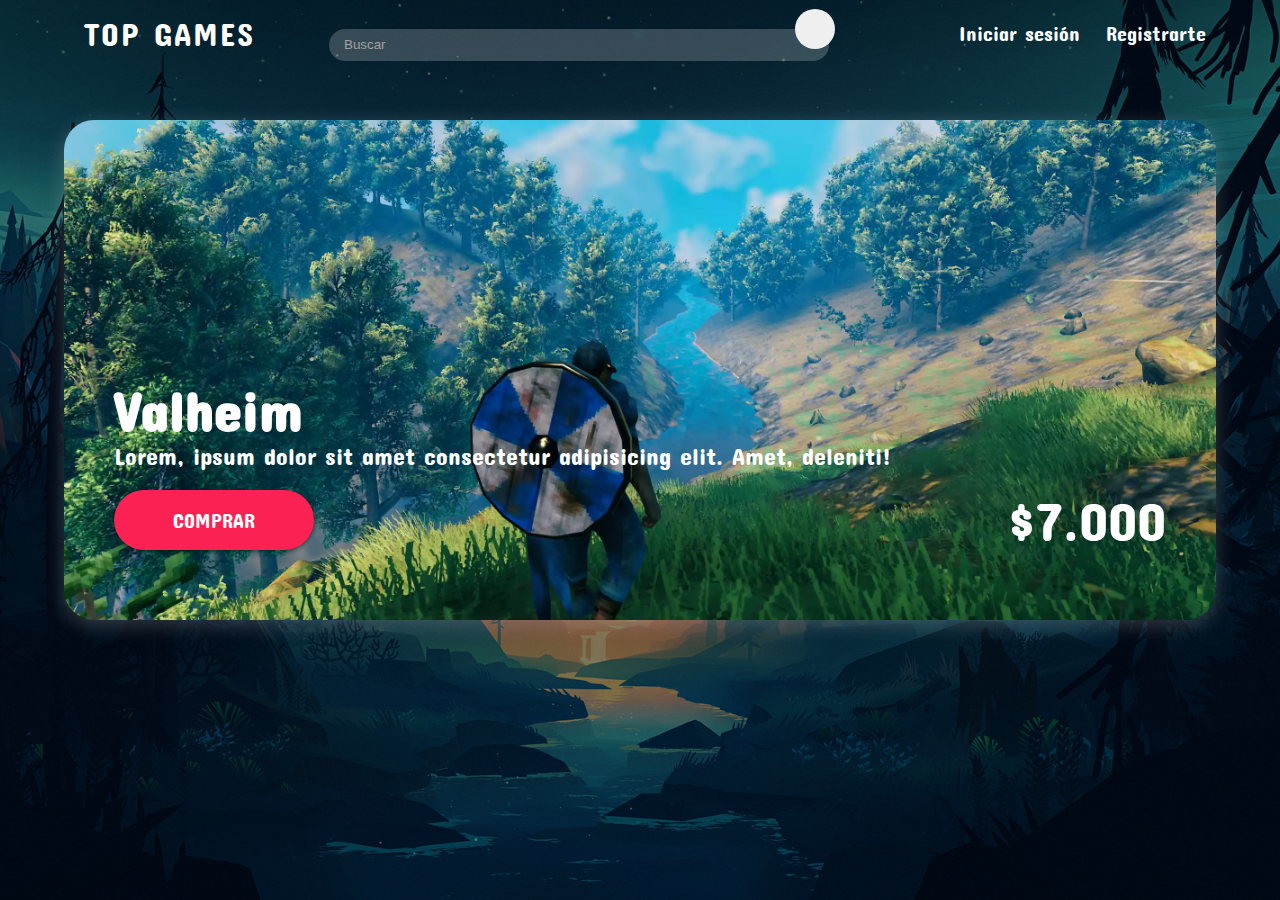
==== index.html @ 28275c7f "se agrego el producto principal" ====
<!DOCTYPE html>
<html lang="es">
<head>
    <meta charset="UTF-8">
    <meta http-equiv="X-UA-Compatible" content="IE=edge">
    <meta name="viewport" content="width=device-width, initial-scale=1.0">
    <title>Top Games | Venta de juegos digitales</title>

    <link rel="stylesheet" href="assets/css/main.css"/>
    <link rel="stylesheet" href="https://cdnjs.cloudflare.com/ajax/libs/font-awesome/5.15.3/css/all.min.css" 
        integrity="sha512-iBBXm8fW90+nuLcSKlbmrPcLa0OT92xO1BIsZ+ywDWZCvqsWgccV3gFoRBv0z+8dLJgyAHIhR35VZc2oM/gI1w==" 
        crossorigin="anonymous" />
</head>
<body>
    <div id="fondo"></div>
    <div class="contenedor-principal">
        <header class= "encabezado">
            <div class = "container">

                <div class = "logo">
                    <i class="fas fa-bars" onclick='abrirMenu()'></i>
                    <h1>Top Games</h1>
                </div>
                <div class="busqueda">
                    <input class="barra-busqueda" type="text" placeholder="Buscar">
                    <button class="btn-busqueda"><i class="fas fa-search"></i></button>
                </div>

                <nav class= "menu">
                    <a href= "#"> Iniciar sesión </a>
                    <a href= "#"> Registrarte </a>
                </nav>
            </div>
        </header>
        <div class = "cuerpo-menu">
            <div class="contenido-menu">
                <div class="titulo-menu">
                    <h3>Novedades</h3>
                    <i class="fas fa-times-circle" onclick='cerrarMenu()'></i>
                </div>

                <nav>
                    <a href="#">Nuevos Juegos</a>
                    <a href="#">Top Semanales</a>
                    <a href="#">Mejores Descuentos</a>
                </nav>
                
            </div>
        </div> 
        
        <main class="contenedor">
            <div class="imagen-principal">
                <h1>Valheim</h1>
                <p>Lorem, ipsum dolor sit amet consectetur adipisicing elit. Amet, deleniti!</p>
                <div class="btn-precio">
                    <button>Comprar</button>
                    <h3>$7.000</h3>
                </div>
            </div>
        </main>
    </div>
    
    <script>

        var menu = document.querySelector('.cuerpo-menu');

        const abrirMenu = () => {
            menu.classList.add('mostrar');
        };

        const cerrarMenu = () => {
            menu.classList.remove('mostrar');
        };


    </script>


</body>
</html>
---- assets/css/main.css ----
@import url('https://fonts.googleapis.com/css2?family=Concert+One&display=swap');
    *{
        margin: 0;
        padding: 0;
        box-sizing: border-box;
    }
    /*Cuerpo principal*/
    body{
        cursor:url('../img/cursor.png'), auto;
        font-family: 'Concert One', sans-serif;
    }
    #fondo{
        position: absolute;
        width: 100%;
        height: 100vh;
        background: url('../img/fondo.jpg');
        background-size: cover;
        background-position: center;
        background-repeat: no-repeat;
        z-index: 1;
    }
    #fondo:before {
        content:'';
        position: absolute;
        top: 0;
        bottom: 0;
        left: 0;
        right: 0;
        background-color: rgba(0,0,0,0.5);
    }
    .contenedor-principal{
        position: absolute;
        width: 100%;
        height: 100vh;
        z-index: 10;
    }
    .encabezado{
        width: 100%;
        height: 70px;
    }
    .container{
        width: 90%;
        max-width: 1200px;
        height: 100%;
        margin: 0 auto;
        display: flex;
        align-items: center;
        justify-content: space-between;
    }
    .logo{
        display: flex;
        align-items: center;
        justify-content: space-between;
        height: 40px;
    }

    .logo i {
        color: white;
        font-size: 24px;
    }

    i,a, button{
        cursor:url('../img/mano.png'), pointer;
    }

    .logo h1{
        color: #fff;
        font-weight: 400;
        font-size: 32px;
        margin-left: 20px;
        text-transform: uppercase;
        letter-spacing: 2px;
        margin-bottom: 4px;
    }
    .container .menu{
        float: right;
        line-height: 70px;
    }
    .container .menu a{
        display: inline-block;
        padding: 15px 10px;
        line-height: normal;
        text-decoration: none;
        color: #fff;
        transition: all 0.3s ease;
        border-bottom: 2px solid transparent;
        font-size: 20px;
    }
    .container .menu a:hover{
        border-bottom: 2px solid #c7c7c7;
        padding: 5px 10px;
    }
    /*Buscador*/
    .barra-busqueda{
        width: 500px;
        height: 32px;
        padding: 0 15px;
        border:none;
        border-radius: 50px;
        outline:none;
        background-color: rgba(255,255,255,.2);
        color:white;
    }
    ::-webkit-input-placeholder{
        color: #a1a1a1;
    }

    .btn-busqueda{
        position: relative;
        left: -40px;
        width: 40px;
        height: 40px;
        border: none;
        border-radius: 50%;
        outline:none;
    }

    /*Menu Lateral*/

    .cuerpo-menu{
        position: absolute;
        background: rgba(0,0,0,0.5);
        width: 100%;
        height: 100vh;
        top: 0;
        left: 0;
        opacity: 0;
        visibility: hidden;
        transition: all .5s ease;
    }
    .mostrar{
        opacity: 1;
        visibility: visible;
    }
    .contenido-menu{
        width: 100%;
        max-width: 250px;
        background: #1c1c1c;
        height: 100vh;
        position: relative;
        transition: all 500ms ease;
    }
    .titulo-menu{
        display: flex;
        justify-content: space-around;
        align-items: center;
        width: 100%;
        height: 60px;
        color: white;
        letter-spacing: 2px;
    }
    .titulo-menu h3{
        font-size: 24px;
    }
    .titulo-menu i{
        font-size: 16px;
    }
    .contenido-menu nav a{
        display: block;
        text-decoration: none;
        padding: 20px 20px 20px 50px;
        color: #c7c7c7;
        border-left: 5px solid transparent;
        transition: all 400ms ease;
    }
    .contenido-menu nav a:hover{
        border-left: 5px solid #c7c7c7;
        background: #1f1f1f;
    }
  
    /* Contenido principal */

    main.contenedor{
        width: 90%;
        max-width: 1200px;
        margin: 50px auto 0 auto;
    }
    .imagen-principal{
        background-image: url('/assets/img/game1.webp');
        background-size: cover;
        background-position: center bottom;
        width: 100%;
        height: 500px;
        display: flex;
        flex-direction: column;
        justify-content: flex-end;
        color:white;
        border-radius: 30px;
        padding: 50px;
        font-weight: 100;
        box-shadow: 0 5px 20px rgba(255, 255, 255, .2);
    }
    .imagen-principal h1{
        font-size: 56px;
    }
    .imagen-principal p{
        font-size: 24px;
    }
    .btn-precio{
        width: 100%;
        height: 100px;
        display: flex;
        justify-content: space-between;
        align-items: center;
        /* margin-top: 30px; */
    }
    .btn-precio button{
        width: 200px;
        height: 60px;
        border:none;
        border-radius: 50px;
        background-color: #fc2153;
        color: white;
        text-transform: uppercase;
        font-size: 20px;
        font-weight: 100;
        font-family: 'Concert One', sans-serif;
        box-shadow: 1px 1px 5px rgba(0, 0, 0, .5);
    }
    .btn-precio h3{
        font-size: 54px;
        font-weight: 100;
    }
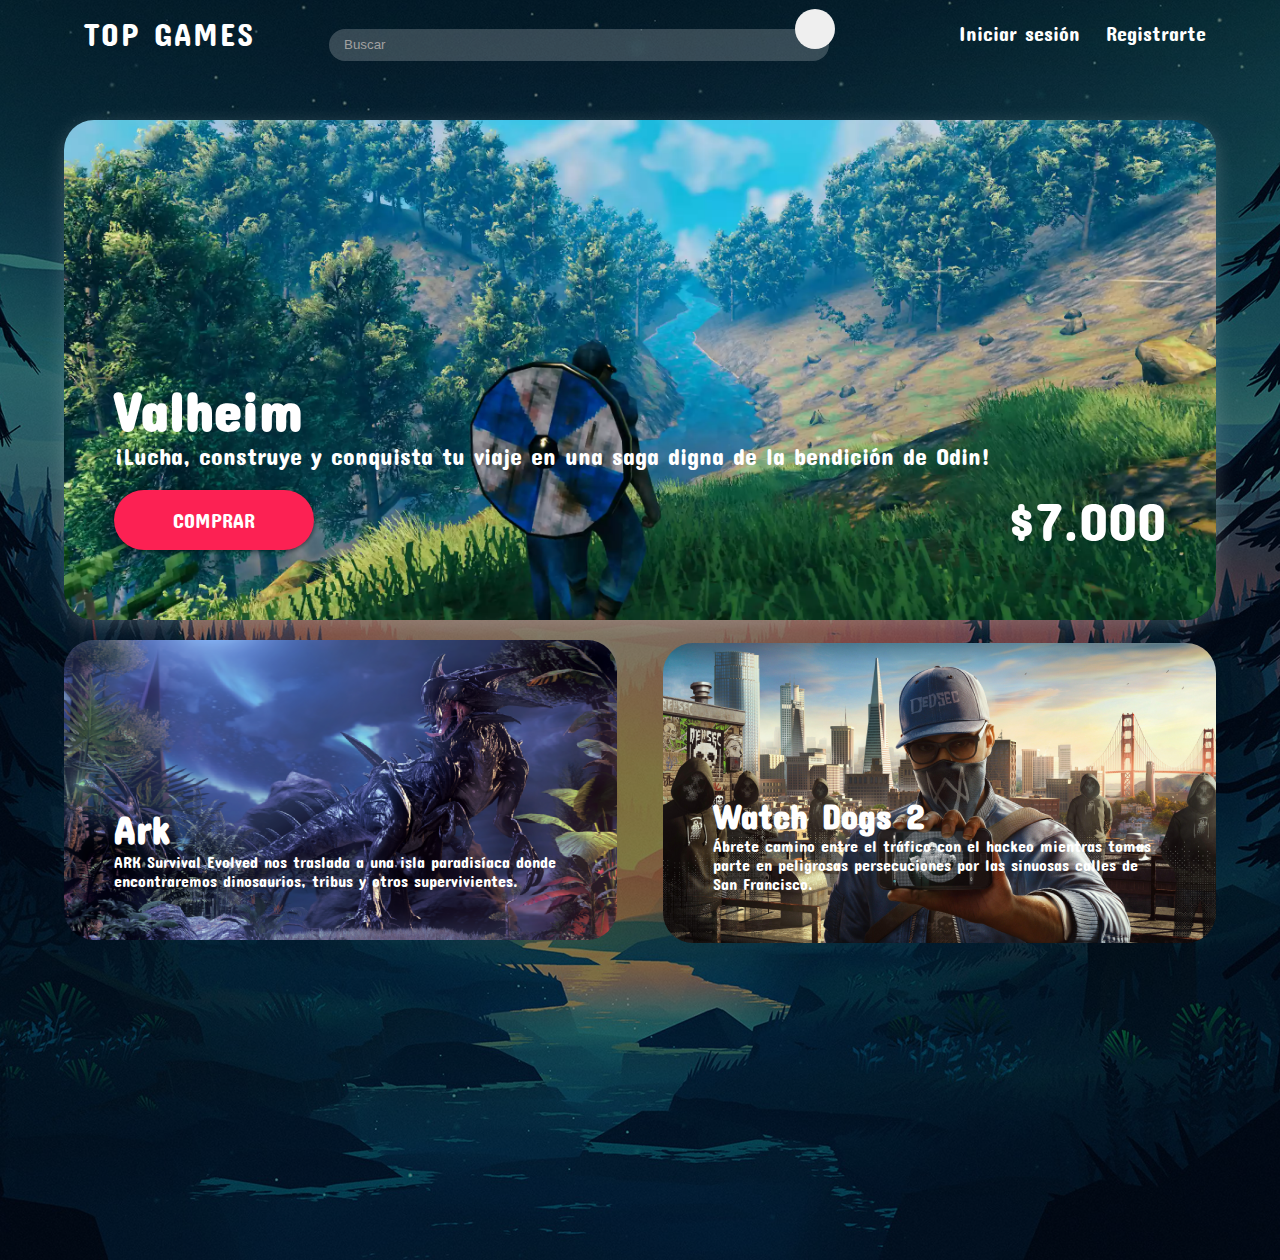
==== commit 582547d5: "Se agregaron imagenes de otros juegos, y se ajustaron de manera correspondiente a la pagina" ====
--- a/index.html
+++ b/index.html
@@ -4,6 +4,7 @@
     <meta charset="UTF-8">
     <meta http-equiv="X-UA-Compatible" content="IE=edge">
     <meta name="viewport" content="width=device-width, initial-scale=1.0">
+    <link rel="icon" type="image/png" href="/assets/img/favicon.png" sizes="64x64">
     <title>Top Games | Venta de juegos digitales</title>
 
     <link rel="stylesheet" href="assets/css/main.css"/>
@@ -51,14 +52,22 @@
         <main class="contenedor">
             <div class="imagen-principal">
                 <h1>Valheim</h1>
-                <p>Lorem, ipsum dolor sit amet consectetur adipisicing elit. Amet, deleniti!</p>
+                <p>¡Lucha, construye y conquista tu viaje en una saga digna de la bendición de Odin!</p>
                 <div class="btn-precio">
                     <button>Comprar</button>
                     <h3>$7.000</h3>
                 </div>
             </div>
-        </main>
-    </div>
+            <div class = "imagen-juego1">
+                <h3>Ark</h3>
+                <p>ARK Survival Evolved nos traslada a una isla paradisíaca donde encontraremos dinosaurios, tribus y otros supervivientes.</p>
+            </div>
+            <div class = "imagen-juego2">
+                <h3>Watch Dogs 2</h3>
+                <p>Ábrete camino entre el tráfico con el hackeo mientras tomas parte en peligrosas persecuciones por las sinuosas calles de San Francisco.</p>
+            </div>
+       </main>
+
     
     <script>
 
--- a/assets/css/main.css
+++ b/assets/css/main.css
@@ -12,7 +12,7 @@
     #fondo{
         position: absolute;
         width: 100%;
-        height: 100vh;
+        height: 140vh;
         background: url('../img/fondo.jpg');
         background-size: cover;
         background-position: center;
@@ -136,7 +136,7 @@
         width: 100%;
         max-width: 250px;
         background: #1c1c1c;
-        height: 100vh;
+        height: 120vh;
         position: relative;
         transition: all 500ms ease;
     }
@@ -196,6 +196,42 @@
     .imagen-principal p{
         font-size: 24px;
     }
+    .imagen-juego1{
+        margin-top: 20px;
+        background-image: url('/assets/img/game2.png');
+        width: 48%;
+        height: 300px;
+        color: white;
+        padding: 50px;
+        border-radius: 30px;
+        display: flex;
+        flex-direction: column;
+        justify-content: flex-end;
+
+    }
+    .imagen-juego1 h3{
+        font-size: 40px;
+    }
+    .imagen-juego1 p{
+        font-size: 16px;
+        
+    }
+    .imagen-juego2{
+        margin-top: -297px;
+        margin-left: auto;
+        background-image: url('/assets/img/game3.png');
+        width: 48%;
+        height: 300px;
+        border-radius: 30px;
+        color: white;
+        padding: 50px;
+        display: flex;
+        flex-direction: column;
+        justify-content: flex-end;
+    }
+    .imagen-juego2 h3{
+        font-size: 35px;
+    }
     .btn-precio{
         width: 100%;
         height: 100px;
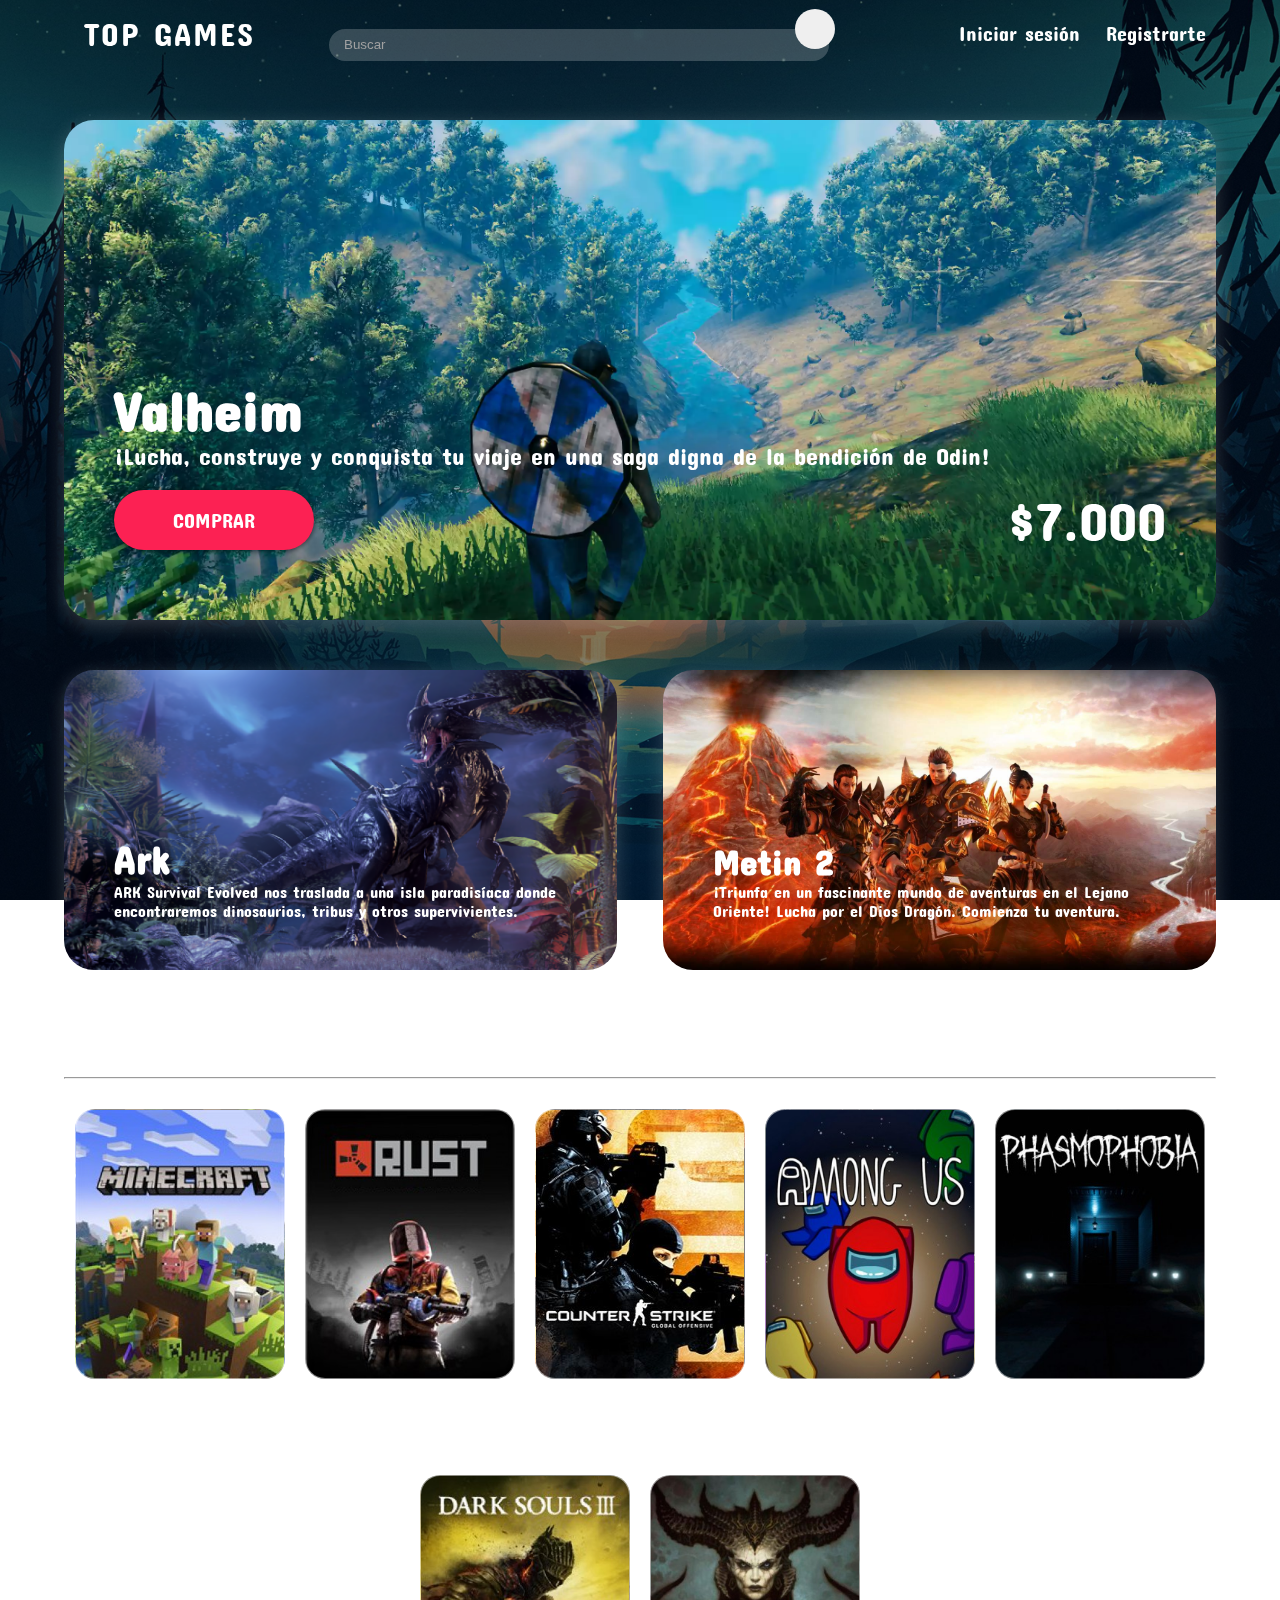
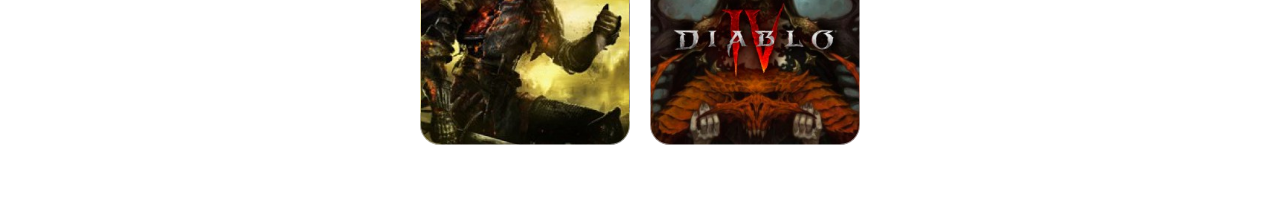
==== commit e9c7d62a: "se agregaron juegos a la pagina principal y se modifico el estilo del menu lateral" ====
--- a/index.html
+++ b/index.html
@@ -20,7 +20,7 @@
 
                 <div class = "logo">
                     <i class="fas fa-bars" onclick='abrirMenu()'></i>
-                    <h1>Top Games</h1>
+                    <a href="index.html" class="texto-logo"><h1>Top Games</h1></a>
                 </div>
                 <div class="busqueda">
                     <input class="barra-busqueda" type="text" placeholder="Buscar">
@@ -28,12 +28,12 @@
                 </div>
 
                 <nav class= "menu">
-                    <a href= "#"> Iniciar sesión </a>
-                    <a href= "#"> Registrarte </a>
+                    <a href= "login.html"> Iniciar sesión </a>
+                    <a href= "register.html"> Registrarte </a>
                 </nav>
             </div>
         </header>
-        <div class = "cuerpo-menu">
+        <div class = "cuerpo-menu" onclick='cerrarMenu()'>
             <div class="contenido-menu">
                 <div class="titulo-menu">
                     <h3>Novedades</h3>
@@ -58,14 +58,54 @@
                     <h3>$7.000</h3>
                 </div>
             </div>
-            <div class = "imagen-juego1">
-                <h3>Ark</h3>
-                <p>ARK Survival Evolved nos traslada a una isla paradisíaca donde encontraremos dinosaurios, tribus y otros supervivientes.</p>
+            <div class="juegos-secundarios">
+                <div class = "imagen-juego1">
+                    <h3>Ark</h3>
+                    <p>ARK Survival Evolved nos traslada a una isla paradisíaca donde encontraremos dinosaurios, tribus y otros supervivientes.</p>
+                </div>
+                <div class = "imagen-juego2">
+                    <h3>Metin 2</h3>
+                    <p>¡Triunfa en un fascinante mundo de aventuras en el Lejano Oriente! Lucha por el Dios Dragón. Comienza tu aventura.</p>
+                </div>
             </div>
-            <div class = "imagen-juego2">
-                <h3>Watch Dogs 2</h3>
-                <p>Ábrete camino entre el tráfico con el hackeo mientras tomas parte en peligrosas persecuciones por las sinuosas calles de San Francisco.</p>
+
+            <div class='titulo-juegos'>
+                <h2 class="titulo">Juegos TOP</h2>
+                <hr>
+                
+                <div class="top-juegos">
+                    <div class="juego">
+                        <div class="img-juego"></div>
+                        <h3 class="juego-titulo">Minecraft</h3>
+                    </div>
+                    <div class="juego">
+                        <div class="img-juego"></div>
+                        <h3 class="juego-titulo">Rust</h3>
+                    </div>
+                    <div class="juego">
+                        <div class="img-juego"></div>
+                        <h3 class="juego-titulo">Counter-Strike Global Offensive</h3>
+                    </div>
+                    <div class="juego">
+                        <div class="img-juego"></div>
+                        <h3 class="juego-titulo">Among Us</h3>
+                    </div>      
+                    <div class="juego">
+                        <div class="img-juego"></div>
+                        <h3 class="juego-titulo">Phasmophobia</h3>
+                    </div>      
+                    <div class="juego">
+                        <div class="img-juego"></div>
+                        <h3 class="juego-titulo">Dark Souls III</h3>
+                    </div>   
+                    <div class="juego">
+                        <div class="img-juego"></div>
+                        <h3 class="juego-titulo">Diablo IV</h3>
+                    </div>     
+                         
+                </div>
             </div>
+
        </main>
 
     
--- a/assets/css/main.css
+++ b/assets/css/main.css
@@ -10,9 +10,9 @@
         font-family: 'Concert One', sans-serif;
     }
     #fondo{
-        position: absolute;
-        width: 100%;
-        height: 140vh;
+        position: fixed;
+        width: 100%;
+        height: 100vh;
         background: url('../img/fondo.jpg');
         background-size: cover;
         background-position: center;
@@ -52,6 +52,9 @@
         align-items: center;
         justify-content: space-between;
         height: 40px;
+    }
+    .logo .texto-logo{
+        text-decoration: none;
     }
 
     .logo i {
@@ -135,7 +138,7 @@
     .contenido-menu{
         width: 100%;
         max-width: 250px;
-        background: #1c1c1c;
+        background: rgb(1, 60, 71);
         height: 120vh;
         position: relative;
         transition: all 500ms ease;
@@ -165,7 +168,7 @@
     }
     .contenido-menu nav a:hover{
         border-left: 5px solid #c7c7c7;
-        background: #1f1f1f;
+        background: rgba(255 , 255, 255,.1);
     }
   
     /* Contenido principal */
@@ -189,6 +192,7 @@
         padding: 50px;
         font-weight: 100;
         box-shadow: 0 5px 20px rgba(255, 255, 255, .2);
+        margin-bottom: 50px;
     }
     .imagen-principal h1{
         font-size: 56px;
@@ -196,18 +200,24 @@
     .imagen-principal p{
         font-size: 24px;
     }
+    .juegos-secundarios{
+        display: flex;
+        justify-content: space-between;
+        margin-bottom: 50px;
+    }
     .imagen-juego1{
-        margin-top: 20px;
+        display: flex;
+        flex-direction: column;
+        justify-content: flex-end;
         background-image: url('/assets/img/game2.png');
+        background-size:cover;
+        background-position: top center;
         width: 48%;
         height: 300px;
         color: white;
         padding: 50px;
         border-radius: 30px;
-        display: flex;
-        flex-direction: column;
-        justify-content: flex-end;
-
+        box-shadow: 0 5px 20px rgba(255, 255, 255, .2);
     }
     .imagen-juego1 h3{
         font-size: 40px;
@@ -217,17 +227,18 @@
         
     }
     .imagen-juego2{
-        margin-top: -297px;
-        margin-left: auto;
-        background-image: url('/assets/img/game3.png');
+        display: flex;
+        flex-direction: column;
+        justify-content: flex-end;
+        background-image: url('/assets/img/game3.jpg');
+        background-size:cover;
+        background-position: top center;
         width: 48%;
         height: 300px;
         border-radius: 30px;
         color: white;
         padding: 50px;
-        display: flex;
-        flex-direction: column;
-        justify-content: flex-end;
+        box-shadow: 0 5px 20px rgba(255, 255, 255, .2);
     }
     .imagen-juego2 h3{
         font-size: 35px;
@@ -256,4 +267,247 @@
     .btn-precio h3{
         font-size: 54px;
         font-weight: 100;
-    }+    }
+
+    .titulo-juegos{
+        display: flex;
+        flex-direction: column;
+        color:white;
+    }
+    .titulo-juegos .titulo{
+        font-size: 32px;
+        margin: 10px 0;
+    }
+
+    .top-juegos{
+        margin-top: 30px;
+        display: flex;
+        flex-wrap: wrap;
+        justify-content: center;
+    }
+
+    .top-juegos .juego{
+        width: 210px;
+        margin: 0 10px 30px 10px;
+    }
+    .top-juegos .juego:hover{
+        cursor:url('../img/mano.png'), pointer;
+    }
+    
+    .top-juegos .juego .img-juego{
+        background-image: url('../img/juego1.jpg');
+        background-position: top center;
+        background-size: 100%;
+        transition: background-size .2s ease;
+        -moz-transition: background-size .2s ease;
+        -ms-transition: background-size .2s ease;
+        -o-transition: background-size .2s ease;
+        -webkit-transition: background-size .2s ease;
+        width: 100%;
+        height: 270px;
+        border-radius: 20px;
+        margin-bottom: 10px;
+        box-shadow: 0 5px 20px rgba(255, 255, 255, .2);
+        border: 1px solid rgba(255, 255, 255, .5);
+    }
+    .top-juegos .juego:nth-child(2) .img-juego{
+        background-image: url('../img/juego2.jpg');
+        background-position: top center;
+        background-size: 100%;
+    }
+    .top-juegos .juego:nth-child(3) .img-juego{
+        background-image: url('../img/juego3.jpeg');
+        background-position: top center;
+        background-size: 100%;
+    }
+    .top-juegos .juego:nth-child(4) .img-juego{
+        background-image: url('../img/juego4.jpg');
+        background-position: top center;
+        background-size: 100%;
+    }
+    .top-juegos .juego:nth-child(5) .img-juego{
+        background-image: url('../img/juego5.jpg');
+        background-position: top center;
+        background-size: 100%;
+    }
+    .top-juegos .juego:nth-child(6) .img-juego{
+        background-image: url('../img/juego6.jpg');
+        background-position: top center;
+        background-size: 100%;
+    }
+    .top-juegos .juego:nth-child(7) .img-juego{
+        background-image: url('../img/juego7.jpg');
+        background-position: top center;
+        background-size: 100%;
+    }
+    .top-juegos .juego:hover .img-juego{
+        background-size: 105%;
+    }
+    .top-juegos .juego .juego-titulo{
+        text-align:center;
+        font-size: 24px;
+    }
+
+    /*Estilo registro*/
+
+    .registro{
+        width: 400px;
+        background-color: darkslateblue;
+        padding: 30px;
+        margin: auto;
+        margin-top: 100px;
+        border-radius: 4px;
+        font-family: 'concert one', sans-serif;
+        color:white;
+        box-shadow: 7px 13px 37px #000;
+    }
+    .registro h4{
+        font-size: 22px;
+        margin-bottom: 20px;
+    }
+    .controreg {
+        width: 100%;
+        background:#24303c;
+        padding: 10px;
+        border-radius: 4px;
+        margin-bottom: 16px;
+        border: 1px solid #1f53c5;
+        font-family: 'concert one', sans-serif;
+        font-size: 18px;
+        color:white;
+    }
+    .registro p{
+        height: 40px;
+        text-align: center;
+        font-size: 15px;
+        line-height: 40px;
+    }
+    .registro a{
+        color: white;
+    }
+    .registro a:hover{
+        color: #000;
+        text-decoration: underline;
+    }
+    .registro .botonreg {
+        display: block;
+        width: 100;
+        background: #1f53c5;
+        border: none;
+        padding: 12px;
+        color: white;
+        margin: 16px 0;
+        font-size: 16px;
+        margin-left: auto;
+        margin-right: auto;
+    }
+
+    /*Estilo login*/
+
+    .login{
+        width: 400px;
+        background-color: darkslateblue;
+        padding: 30px;
+        margin: auto;
+        margin-top: 100px;
+        border-radius: 4px;
+        font-family: 'concert one', sans-serif;
+        color:white;
+        box-shadow: 7px 13px 37px #000;
+    }
+    .login h4{
+        text-align: center;
+        font-size: 22px;
+        margin-bottom: 20px;
+    }
+    .contrologin {
+        width: 100%;
+        background:#24303c;
+        padding: 10px;
+        border-radius: 4px;
+        margin-bottom: 16px;
+        border: 1px solid #1f53c5;
+        font-family: 'concert one', sans-serif;
+        font-size: 18px;
+        color:white;
+    }
+    .login p{
+        height: 40px;
+        text-align: right;
+        font-size: 15px;
+        line-height: 40px;
+    }
+    #centro{
+        height: 40px;
+        text-align: center;
+        font-size: 15px;
+        line-height: 40px;
+    }
+    .login a{
+        color: white;
+    }
+    .login a:hover{
+        color: #000;
+        text-decoration: underline;
+    }
+    .login .botonreg {
+        display: block;
+        width: 100;
+        background: #1f53c5;
+        border: none;
+        padding: 12px;
+        color: white;
+        margin: 16px 0;
+        font-size: 16px;
+        margin-left: auto;
+        margin-right: auto;
+    }
+
+    /*Estilo Recover*/
+    .recover{
+        width: 500px;
+        background-color: rgb(28, 19, 88);
+        padding: 30px;
+        margin: auto;
+        margin-top: 100px;
+        border-radius: 4px;
+        font-family: 'concert one', sans-serif;
+        color:white;
+        box-shadow: 7px 13px 37px #000;
+    }
+    .recover h4{
+        text-align: center;
+        font-size: 22px;
+        margin-bottom: 20px;
+    }    
+    .recover .botonreg {
+        display: block;
+        width: 100;
+        background: #c51f3b;
+        border: none;
+        padding: 12px;
+        color: white;
+        margin: 16px 0;
+        font-size: 16px;
+        font-family: 'concert one', sans-serif;
+        margin-left: auto;
+        margin-right: auto;
+    }
+    .recover p{
+        margin-bottom: 20px;
+    }
+    .recover button {
+
+        display: flexbox;
+        width: 100;
+        background: #c51f3b;
+        border: none;
+        padding: 12px;
+        color: white;
+        margin: 16px 0;
+        font-size: 16px;
+        font-family: 'concert one', sans-serif;
+        margin-left: auto;
+        margin-right: auto;
+    }
+    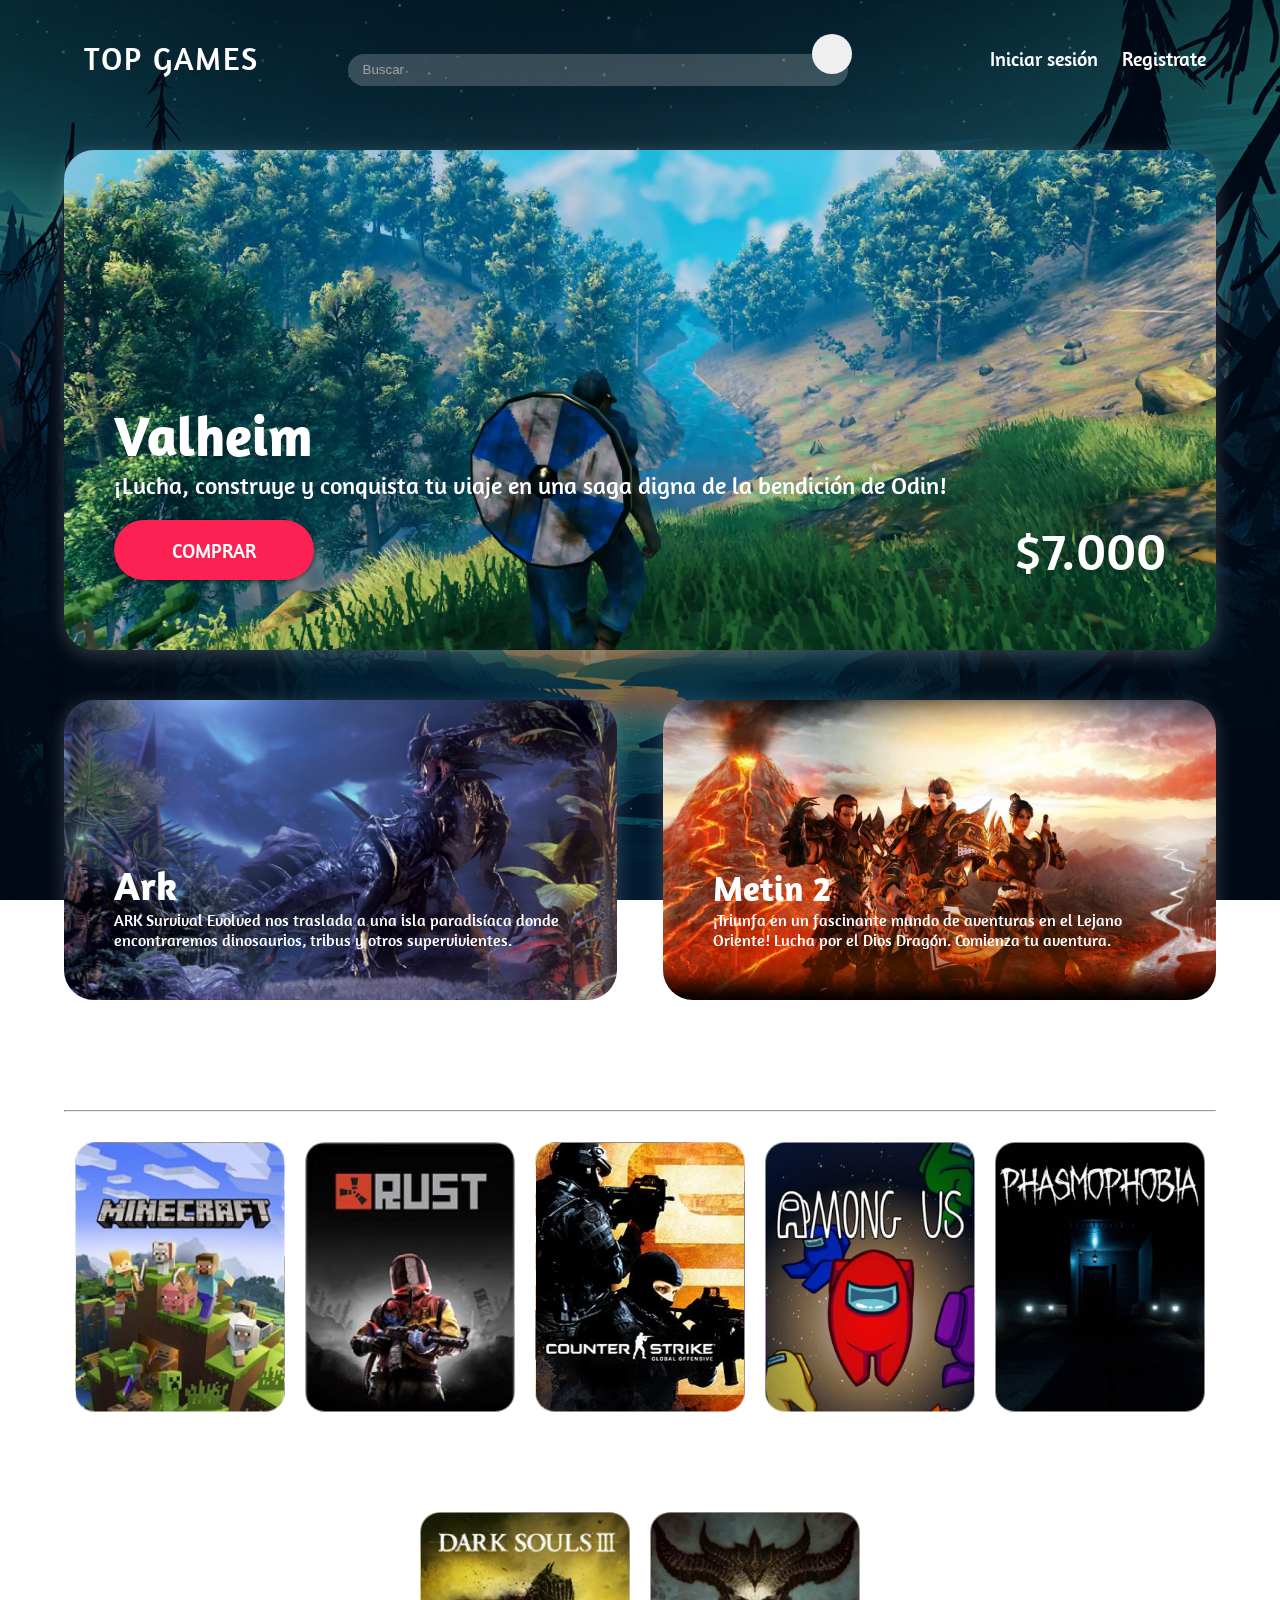
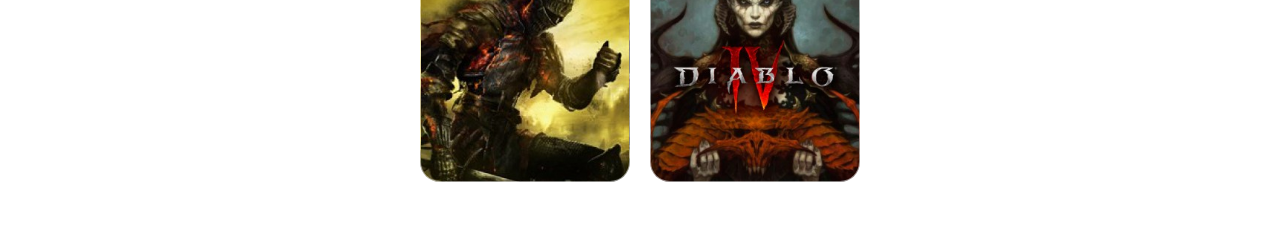
==== commit a6ba66ba: "se ajustaron estilos y pequeños cambios" ====
--- a/index.html
+++ b/index.html
@@ -29,7 +29,7 @@
 
                 <nav class= "menu">
                     <a href= "login.html"> Iniciar sesión </a>
-                    <a href= "register.html"> Registrarte </a>
+                    <a href= "register.html"> Registrate </a>
                 </nav>
             </div>
         </header>
--- a/assets/css/main.css
+++ b/assets/css/main.css
@@ -1,4 +1,6 @@
-@import url('https://fonts.googleapis.com/css2?family=Concert+One&display=swap');
+@import url('https://fonts.googleapis.com/css2?family=Amaranth:wght@400;700&display=swap');
+
+
     *{
         margin: 0;
         padding: 0;
@@ -7,7 +9,7 @@
     /*Cuerpo principal*/
     body{
         cursor:url('../img/cursor.png'), auto;
-        font-family: 'Concert One', sans-serif;
+        font-family: 'Amaranth', sans-serif;
     }
     #fondo{
         position: fixed;
@@ -36,7 +38,7 @@
     }
     .encabezado{
         width: 100%;
-        height: 70px;
+        height: 120px;
     }
     .container{
         width: 90%;
@@ -176,7 +178,7 @@
     main.contenedor{
         width: 90%;
         max-width: 1200px;
-        margin: 50px auto 0 auto;
+        margin: 30px auto 0 auto;
     }
     .imagen-principal{
         background-image: url('/assets/img/game1.webp');
@@ -190,7 +192,7 @@
         color:white;
         border-radius: 30px;
         padding: 50px;
-        font-weight: 100;
+        font-weight: 400;
         box-shadow: 0 5px 20px rgba(255, 255, 255, .2);
         margin-bottom: 50px;
     }
@@ -224,7 +226,6 @@
     }
     .imagen-juego1 p{
         font-size: 16px;
-        
     }
     .imagen-juego2{
         display: flex;
@@ -260,13 +261,13 @@
         color: white;
         text-transform: uppercase;
         font-size: 20px;
-        font-weight: 100;
-        font-family: 'Concert One', sans-serif;
+        font-weight: 400;
+        font-family: 'Amaranth', sans-serif;
         box-shadow: 1px 1px 5px rgba(0, 0, 0, .5);
     }
     .btn-precio h3{
         font-size: 54px;
-        font-weight: 100;
+        font-weight: 400;
     }
 
     .titulo-juegos{
@@ -351,163 +352,209 @@
     /*Estilo registro*/
 
     .registro{
-        width: 400px;
-        background-color: darkslateblue;
-        padding: 30px;
-        margin: auto;
-        margin-top: 100px;
+        width: 450px;
+        background-color: rgba(0,0,0,.2);
+        border:1px solid rgba(255 , 255, 255,.1);
+        padding: 30px 50px;
+        margin: 0 auto;
+        margin-top: 50px;
+        border-radius: 15px;
+        font-family: 'Amaranth', sans-serif;
+        color:white;
+        box-shadow: 0px 20px 40px rgba(0, 0, 0, 0.8);
+    }
+    .registro h4{
+        text-align: center;
+        font-size: 32px;
+        margin-bottom: 30px;
+    }
+    .registro label, .login label{
+        font-size:18px;
+        display: block;
+        margin-bottom: 5px;
+    }
+    .controreg {
+        width: 100%;
+        background: rgba(0, 0, 0, .3);
+        padding: 10px;
         border-radius: 4px;
-        font-family: 'concert one', sans-serif;
-        color:white;
-        box-shadow: 7px 13px 37px #000;
-    }
-    .registro h4{
-        font-size: 22px;
-        margin-bottom: 20px;
-    }
-    .controreg {
-        width: 100%;
-        background:#24303c;
+        margin-bottom: 10px;
+        border: 1px solid rgb(3, 91, 107);
+        font-family: 'Amaranth', sans-serif;
+        font-size: 18px;
+        color:white;
+        outline: none;
+    }
+    .registro p{
+        height: 40px;
+        text-align: center;
+        font-size: 16px;
+        line-height: 40px;
+
+    }
+    .terminos{
+        margin-top: 5px;
+        text-align: center;
+        font-size: 16px;
+
+    }
+    .tyc{
+        margin-right: 5px;
+        outline: none;
+    }
+    .registro a{
+        font-size: 16px;
+        color: white;
+        transition: color .2s ease;
+    }
+    .registro a:hover{
+        color: rgb(43, 188, 214);
+        text-decoration: underline;
+    }
+
+    .registro .botonreg {
+        display: block;
+        margin: 15px auto;
+        width: 200px;
+        height: 50px;
+        background: rgb(3, 91, 107);
+        border: none;
+        border-radius: 5px;
+        padding: 12px;
+        color: white;
+        font-size: 16px;
+        outline: none;
+        font-family: 'Amaranth', sans-serif;
+        cursor:url('../img/mano.png'), pointer;
+        transition: background .2s ease;
+    }
+
+    .registro .botonreg:hover{
+        background: rgb(4, 106, 124);
+    }
+
+    /*Estilo login*/
+
+    .login{
+        width: 450px;
+        background-color: rgba(0,0,0,.2);
+        border:1px solid rgba(255 , 255, 255,.1);
+        padding: 30px 50px;
+        margin: 0 auto;
+        margin-top: 50px;
+        border-radius: 15px;
+        font-family: 'Amaranth', sans-serif;
+        color:white;
+        box-shadow: 0px 20px 40px rgba(0, 0, 0, 0.8);
+    }
+    .login h4{
+        text-align: center;
+        font-size: 32px;
+        margin-bottom: 30px;
+    }
+    .contrologin {
+        width: 100%;
+        background: rgba(0, 0, 0, .3);
         padding: 10px;
         border-radius: 4px;
         margin-bottom: 16px;
-        border: 1px solid #1f53c5;
-        font-family: 'concert one', sans-serif;
+        border: 1px solid rgb(3, 91, 107);
+        font-family: 'Amaranth', sans-serif;
         font-size: 18px;
         color:white;
-    }
-    .registro p{
+        outline: none;
+    }
+    .login p{
+        height: 30px;
+        text-align: center;
+        font-size: 16px;
+        line-height: 30px;
+    }
+    #centro{
+        width: 100%;
         height: 40px;
         text-align: center;
-        font-size: 15px;
-        line-height: 40px;
-    }
-    .registro a{
-        color: white;
-    }
-    .registro a:hover{
-        color: #000;
-        text-decoration: underline;
-    }
-    .registro .botonreg {
-        display: block;
-        width: 100;
-        background: #1f53c5;
-        border: none;
-        padding: 12px;
-        color: white;
-        margin: 16px 0;
-        font-size: 16px;
-        margin-left: auto;
-        margin-right: auto;
-    }
-
-    /*Estilo login*/
-
-    .login{
-        width: 400px;
-        background-color: darkslateblue;
-        padding: 30px;
-        margin: auto;
-        margin-top: 100px;
-        border-radius: 4px;
-        font-family: 'concert one', sans-serif;
-        color:white;
-        box-shadow: 7px 13px 37px #000;
-    }
-    .login h4{
-        text-align: center;
-        font-size: 22px;
-        margin-bottom: 20px;
-    }
-    .contrologin {
-        width: 100%;
-        background:#24303c;
-        padding: 10px;
-        border-radius: 4px;
-        margin-bottom: 16px;
-        border: 1px solid #1f53c5;
-        font-family: 'concert one', sans-serif;
-        font-size: 18px;
-        color:white;
-    }
-    .login p{
-        height: 40px;
-        text-align: right;
-        font-size: 15px;
-        line-height: 40px;
-    }
-    #centro{
-        height: 40px;
-        text-align: center;
-        font-size: 15px;
-        line-height: 40px;
+        font-size: 16px;
     }
     .login a{
-        color: white;
+        font-size: 16px;
+        color: white;
+        transition: color .2s ease;
     }
     .login a:hover{
-        color: #000;
+        color: rgb(43, 188, 214);
         text-decoration: underline;
     }
     .login .botonreg {
         display: block;
-        width: 100;
-        background: #1f53c5;
+        margin: 15px auto;
+        width: 200px;
+        height: 50px;
+        background: rgb(3, 91, 107);
         border: none;
+        border-radius: 5px;
         padding: 12px;
         color: white;
-        margin: 16px 0;
-        font-size: 16px;
-        margin-left: auto;
-        margin-right: auto;
+        font-size: 16px;
+        outline: none;
+        font-family: 'Amaranth', sans-serif;
+        cursor:url('../img/mano.png'), pointer;
+        transition: background .2s ease;
+    }
+
+    .login .botonreg:hover{
+        background: rgb(4, 106, 124);
     }
 
     /*Estilo Recover*/
     .recover{
-        width: 500px;
-        background-color: rgb(28, 19, 88);
-        padding: 30px;
-        margin: auto;
-        margin-top: 100px;
-        border-radius: 4px;
-        font-family: 'concert one', sans-serif;
-        color:white;
-        box-shadow: 7px 13px 37px #000;
+        width: 450px;
+        background-color: rgba(0,0,0,.2);
+        border:1px solid rgba(255 , 255, 255,.1);
+        padding: 30px 50px;
+        margin: 0 auto;
+        margin-top: 50px;
+        border-radius: 15px;
+        font-family: 'Amaranth', sans-serif;
+        color:white;
+        box-shadow: 0px 20px 40px rgba(0, 0, 0, 0.8);
     }
     .recover h4{
         text-align: center;
-        font-size: 22px;
-        margin-bottom: 20px;
+        font-size: 32px;
+        margin-bottom: 30px;
     }    
     .recover .botonreg {
         display: block;
-        width: 100;
-        background: #c51f3b;
+        margin: 15px auto;
+        width: 200px;
+        height: 50px;
+        background: rgb(3, 91, 107);
         border: none;
+        border-radius: 5px;
         padding: 12px;
         color: white;
-        margin: 16px 0;
-        font-size: 16px;
-        font-family: 'concert one', sans-serif;
-        margin-left: auto;
-        margin-right: auto;
+        font-size: 16px;
+        outline: none;
+        font-family: 'Amaranth', sans-serif;
+        cursor:url('../img/mano.png'), pointer;
+        transition: background .2s ease;
+    }
+    .recover .botonreg:hover{
+        background: rgb(4, 106, 124);
     }
     .recover p{
         margin-bottom: 20px;
-    }
-    .recover button {
-
-        display: flexbox;
-        width: 100;
-        background: #c51f3b;
-        border: none;
-        padding: 12px;
-        color: white;
-        margin: 16px 0;
-        font-size: 16px;
-        font-family: 'concert one', sans-serif;
-        margin-left: auto;
-        margin-right: auto;
-    }
+        text-align: justify;
+    }
+    .recover p a{
+        font-size: 16px;
+        color: white;
+        transition: color .2s ease;
+    }
+    .recover p a:hover{
+        color: rgb(43, 188, 214);
+        text-decoration: underline;
+    }
+
     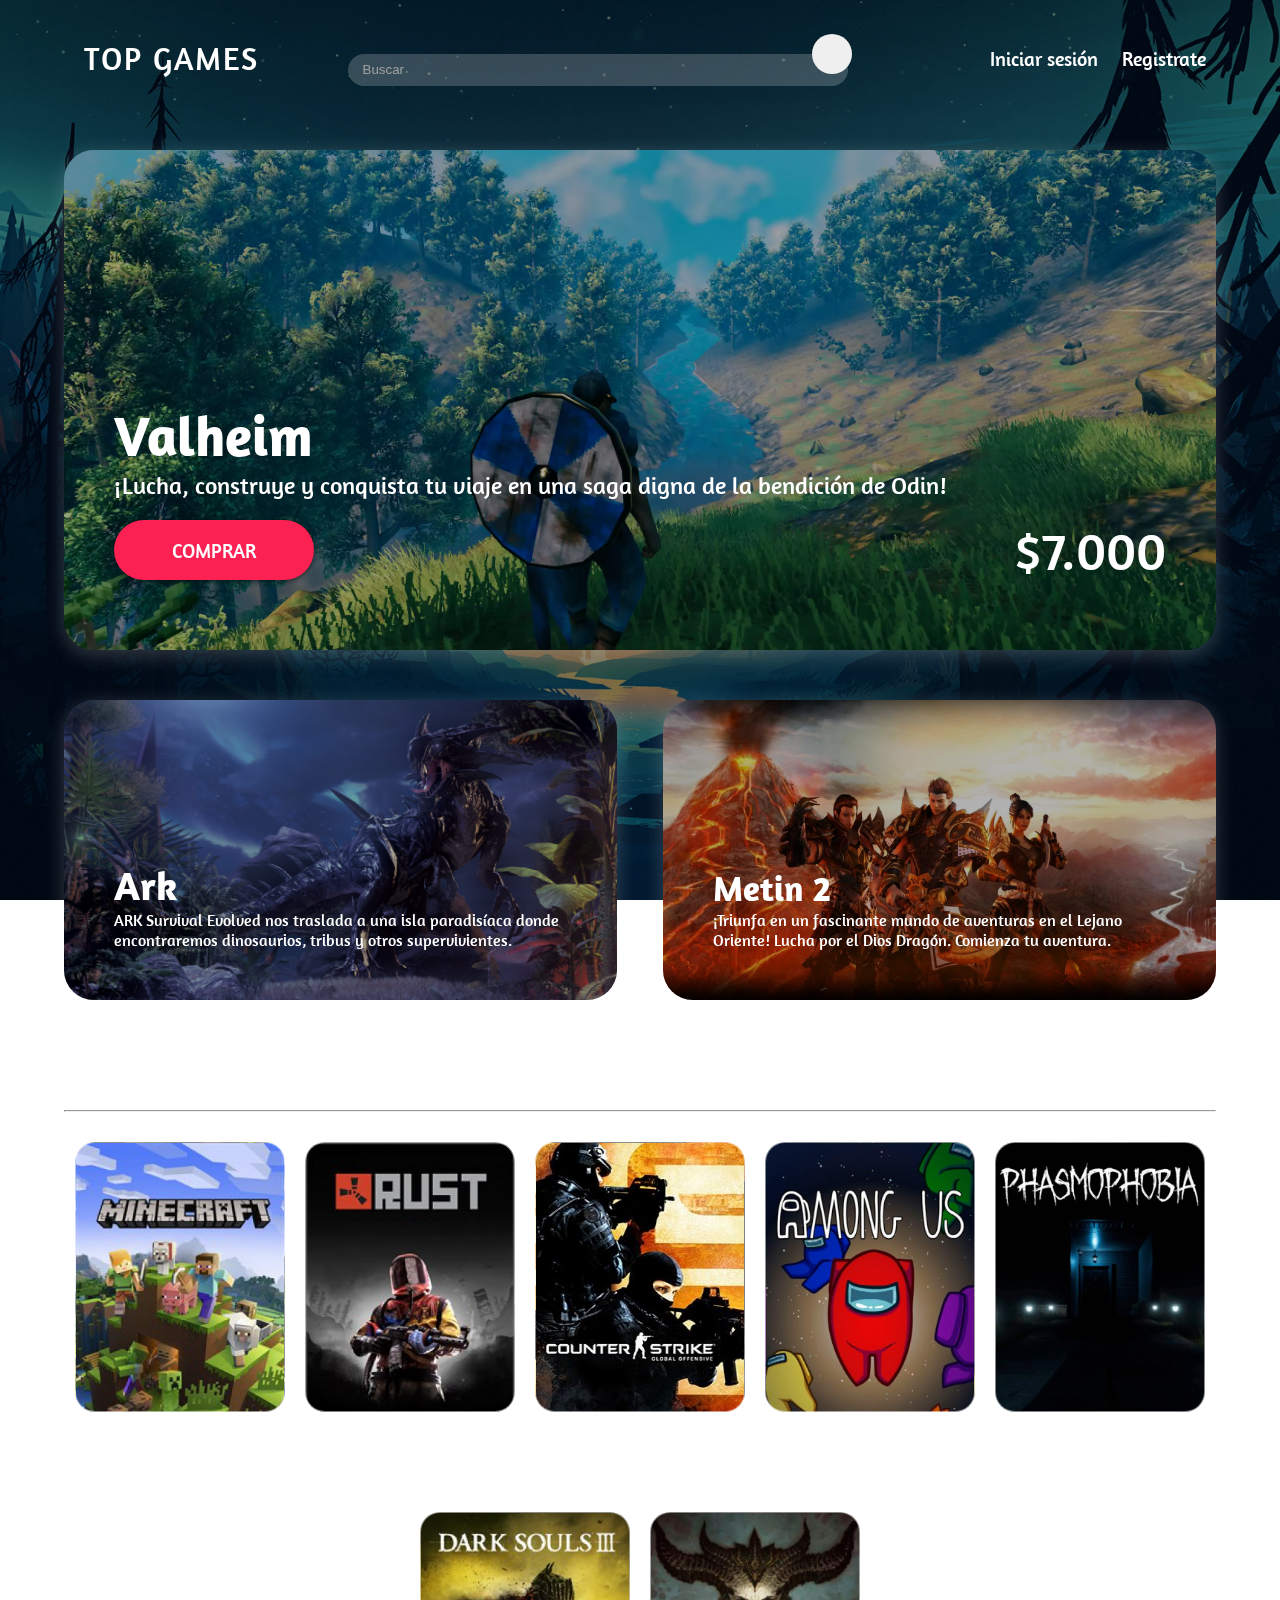
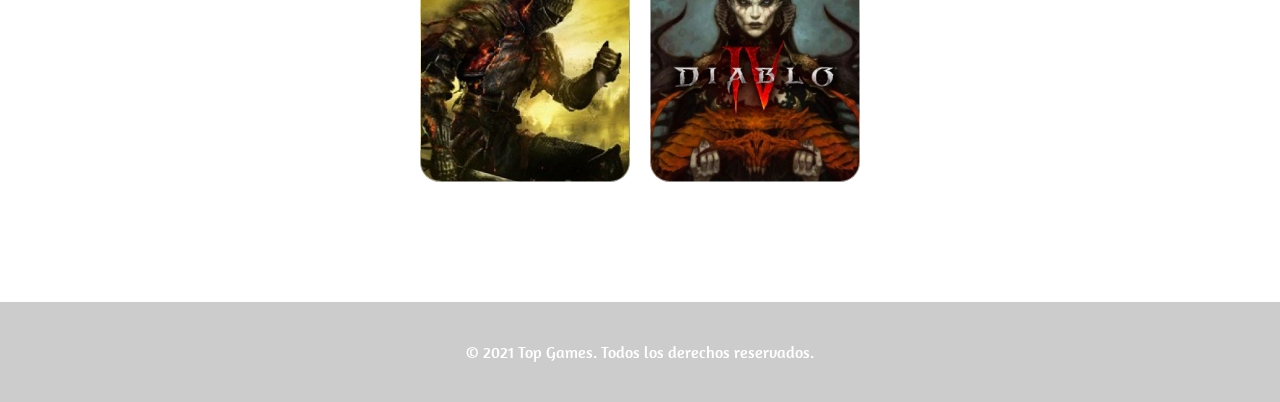
==== commit 3fc2fc29: "se agrego el footer y se adapto a distintos dispositivos" ====
--- a/index.html
+++ b/index.html
@@ -51,21 +51,27 @@
         
         <main class="contenedor">
             <div class="imagen-principal">
+                <div class="oscuro">
                 <h1>Valheim</h1>
                 <p>¡Lucha, construye y conquista tu viaje en una saga digna de la bendición de Odin!</p>
                 <div class="btn-precio">
                     <button>Comprar</button>
                     <h3>$7.000</h3>
                 </div>
+                </div>
             </div>
             <div class="juegos-secundarios">
                 <div class = "imagen-juego1">
-                    <h3>Ark</h3>
-                    <p>ARK Survival Evolved nos traslada a una isla paradisíaca donde encontraremos dinosaurios, tribus y otros supervivientes.</p>
+                    <div class="oscuro1">
+                        <h3>Ark</h3>
+                        <p>ARK Survival Evolved nos traslada a una isla paradisíaca donde encontraremos dinosaurios, tribus y otros supervivientes.</p>
+                    </div>
                 </div>
                 <div class = "imagen-juego2">
-                    <h3>Metin 2</h3>
-                    <p>¡Triunfa en un fascinante mundo de aventuras en el Lejano Oriente! Lucha por el Dios Dragón. Comienza tu aventura.</p>
+                    <div class="oscuro2">
+                        <h3>Metin 2</h3>
+                        <p>¡Triunfa en un fascinante mundo de aventuras en el Lejano Oriente! Lucha por el Dios Dragón. Comienza tu aventura.</p>
+                    </div>
                 </div>
             </div>
 
@@ -106,9 +112,13 @@
                 </div>
             </div>
 
-       </main>
+        </main>
+        <footer>
+            <p>© 2021 Top Games. Todos los derechos reservados.</p>
+        </footer>
 
-    
+
+    </div>
     <script>
 
         var menu = document.querySelector('.cuerpo-menu');
--- a/assets/css/main.css
+++ b/assets/css/main.css
@@ -33,7 +33,7 @@
     .contenedor-principal{
         position: absolute;
         width: 100%;
-        height: 100vh;
+        min-height: 100vh;
         z-index: 10;
     }
     .encabezado{
@@ -178,7 +178,7 @@
     main.contenedor{
         width: 90%;
         max-width: 1200px;
-        margin: 30px auto 0 auto;
+        margin: 30px auto 150px auto;
     }
     .imagen-principal{
         background-image: url('/assets/img/game1.webp');
@@ -186,16 +186,22 @@
         background-position: center bottom;
         width: 100%;
         height: 500px;
-        display: flex;
-        flex-direction: column;
-        justify-content: flex-end;
         color:white;
         border-radius: 30px;
-        padding: 50px;
         font-weight: 400;
         box-shadow: 0 5px 20px rgba(255, 255, 255, .2);
         margin-bottom: 50px;
     }
+    .oscuro{
+        width: 100%;
+        height: 100%;
+        display: flex;
+        flex-direction: column;
+        justify-content: flex-end;
+        background-color: rgba(0, 0, 0, .3);
+        padding: 50px;
+        border-radius: 30px;
+    }
     .imagen-principal h1{
         font-size: 56px;
     }
@@ -208,18 +214,25 @@
         margin-bottom: 50px;
     }
     .imagen-juego1{
+        
+        background-image: url('/assets/img/game2.png');
+        background-size:cover;
+        background-position: top center;
+        width: 48%;
+        height: 300px;
+        color: white;
+        border-radius: 30px;
+        box-shadow: 0 5px 20px rgba(255, 255, 255, .2);
+    }
+    .oscuro1,.oscuro2{
+        width: 100%;
+        height: 100%;
         display: flex;
         flex-direction: column;
         justify-content: flex-end;
-        background-image: url('/assets/img/game2.png');
-        background-size:cover;
-        background-position: top center;
-        width: 48%;
-        height: 300px;
-        color: white;
         padding: 50px;
         border-radius: 30px;
-        box-shadow: 0 5px 20px rgba(255, 255, 255, .2);
+        background-color: rgba(0, 0, 0, .3);
     }
     .imagen-juego1 h3{
         font-size: 40px;
@@ -228,9 +241,6 @@
         font-size: 16px;
     }
     .imagen-juego2{
-        display: flex;
-        flex-direction: column;
-        justify-content: flex-end;
         background-image: url('/assets/img/game3.jpg');
         background-size:cover;
         background-position: top center;
@@ -238,7 +248,6 @@
         height: 300px;
         border-radius: 30px;
         color: white;
-        padding: 50px;
         box-shadow: 0 5px 20px rgba(255, 255, 255, .2);
     }
     .imagen-juego2 h3{
@@ -556,5 +565,83 @@
         color: rgb(43, 188, 214);
         text-decoration: underline;
     }
-
+    .registro, .login, .recover{
+        margin-bottom: 150px;
+    }
+
+    footer {
+        position: absolute;
+        bottom: 0;
+        margin-top: 100px;
+        width: 100%;
+        height: 100px;
+        display: flex;
+        justify-content: center;
+        align-items: center;
+        background-color: rgba(0, 0, 0, .2);
+        color:white;
+        text-align: center;
+    }
+    @media (max-width:1180px){
+        .barra-busqueda{
+            width: 300px;
+        }
+    }
+    @media (max-width:900px){
+        .barra-busqueda{
+            width: 200px;
+        }
+        .juegos-secundarios{
+            flex-direction: column;
+        }
+        .imagen-juego1, .imagen-juego2 {
+            width: 100%;
+            margin-bottom: 30px;
+        }
+    }
+    @media (max-width:785px){
+        .busqueda{
+            display: none;
+        }
+    }
+    @media (max-width:700px){
+        .oscuro{
+            padding: 20px 30px;
+        }
+        .imagen-principal p {
+            display: none;
+        }
+        .oscuro1 , .oscuro2 {
+            padding: 20px 30px;
+        }
+        .imagen-juego1 p, .imagen-juego2 p{
+            display: none;
+        }
+    }
+
+    @media (max-width:520px){
+        .logo{
+            margin-top: 20px;
+        }
+        .container{
+            flex-direction: column;
+        }
+        
+        .btn-precio{
+            display: none;
+        }
+        .registro, .login, .recover{
+            width: 90%;
+            padding: 20px;
+        }
+    }
+
+    @media (max-width:400px){
+        .imagen-principal h1{
+            font-size: 42px;
+        }
+        .imagen-juego1 h3, .imagen-juego2 h3{
+            font-size: 24px;
+        }
+    }
     